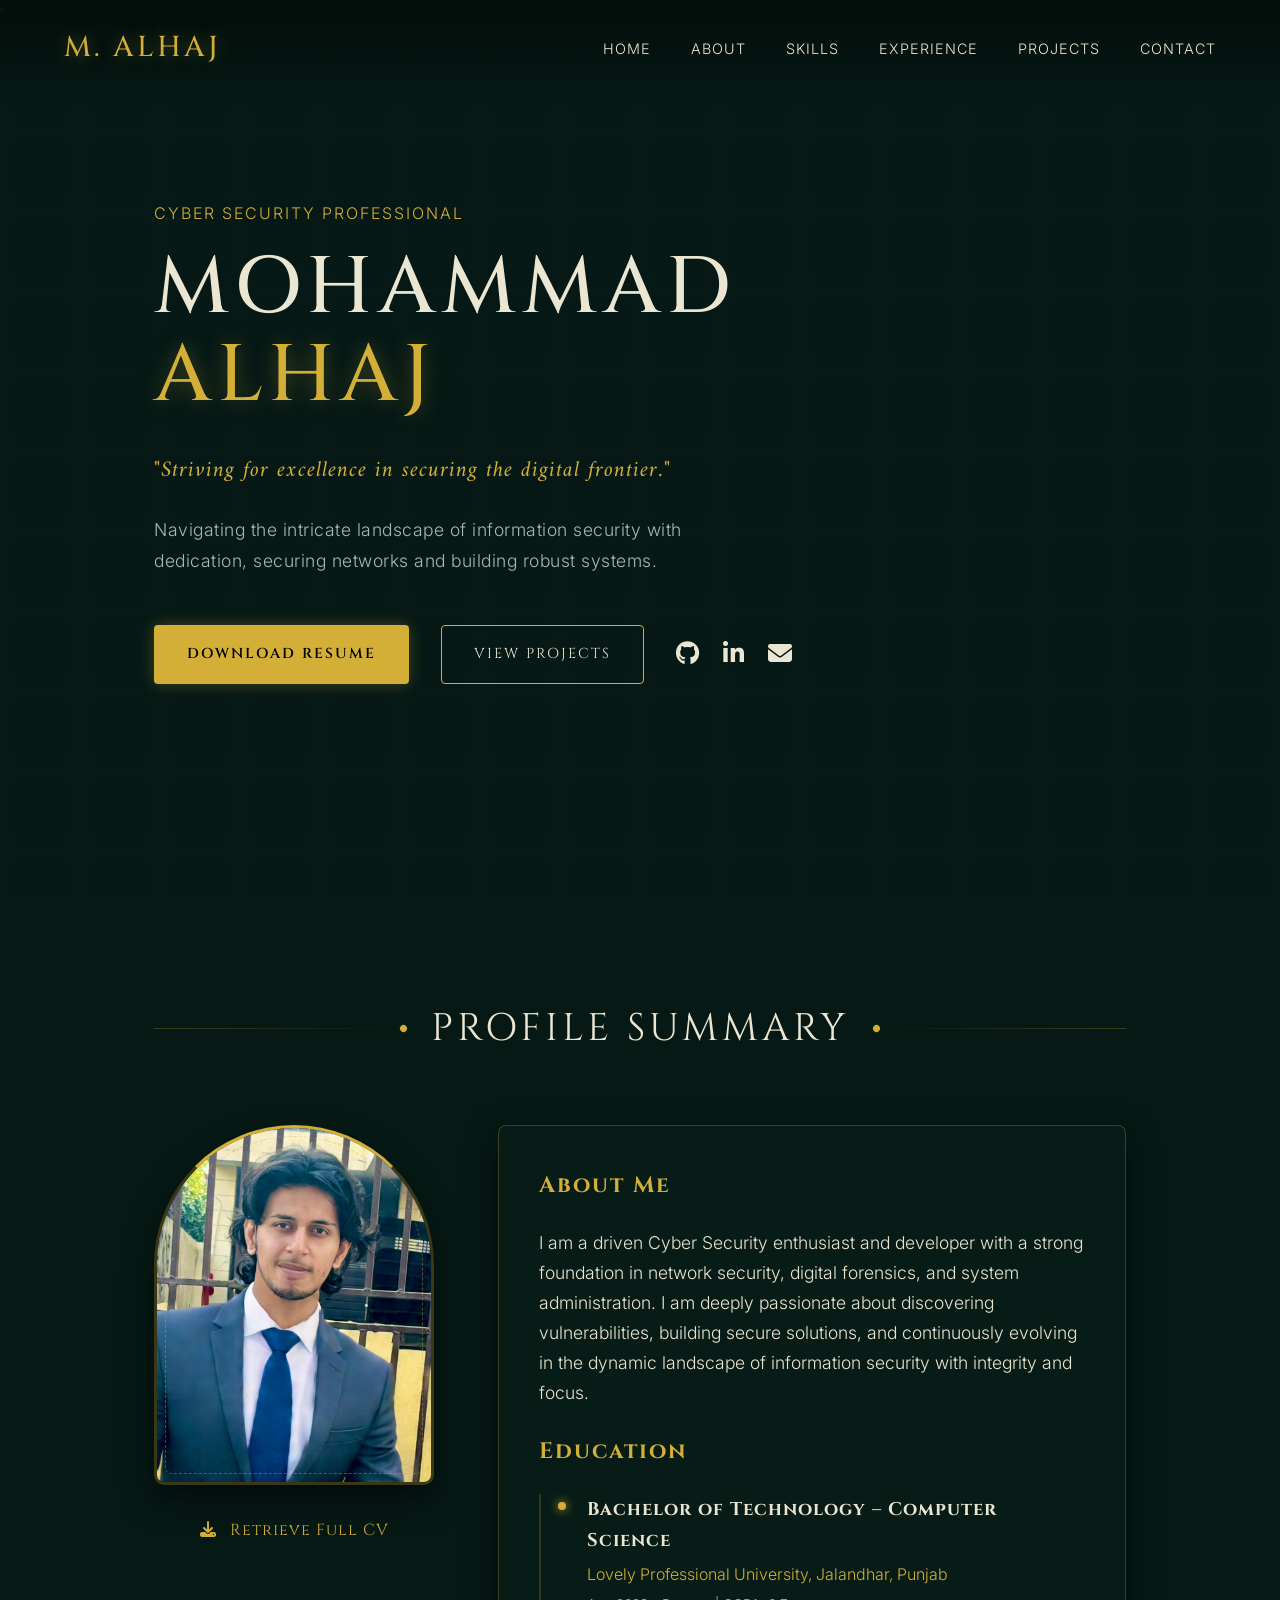
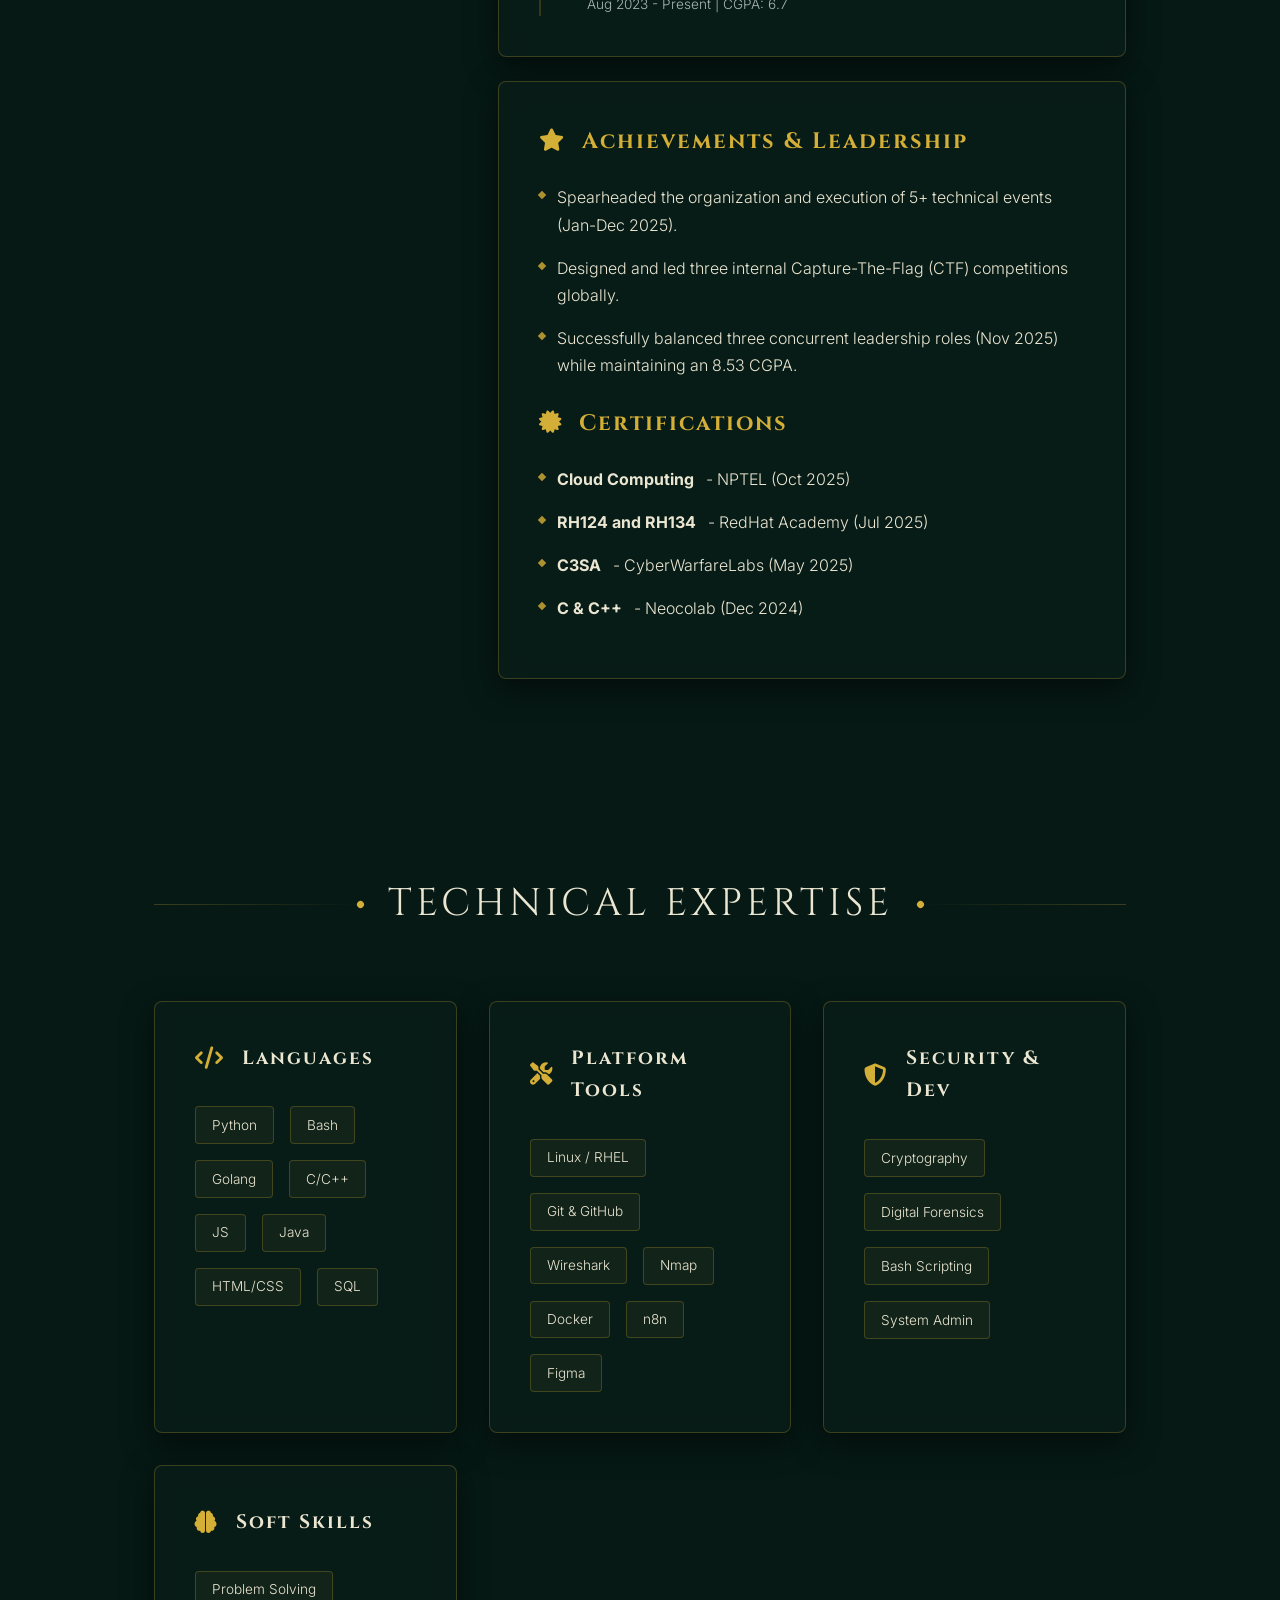
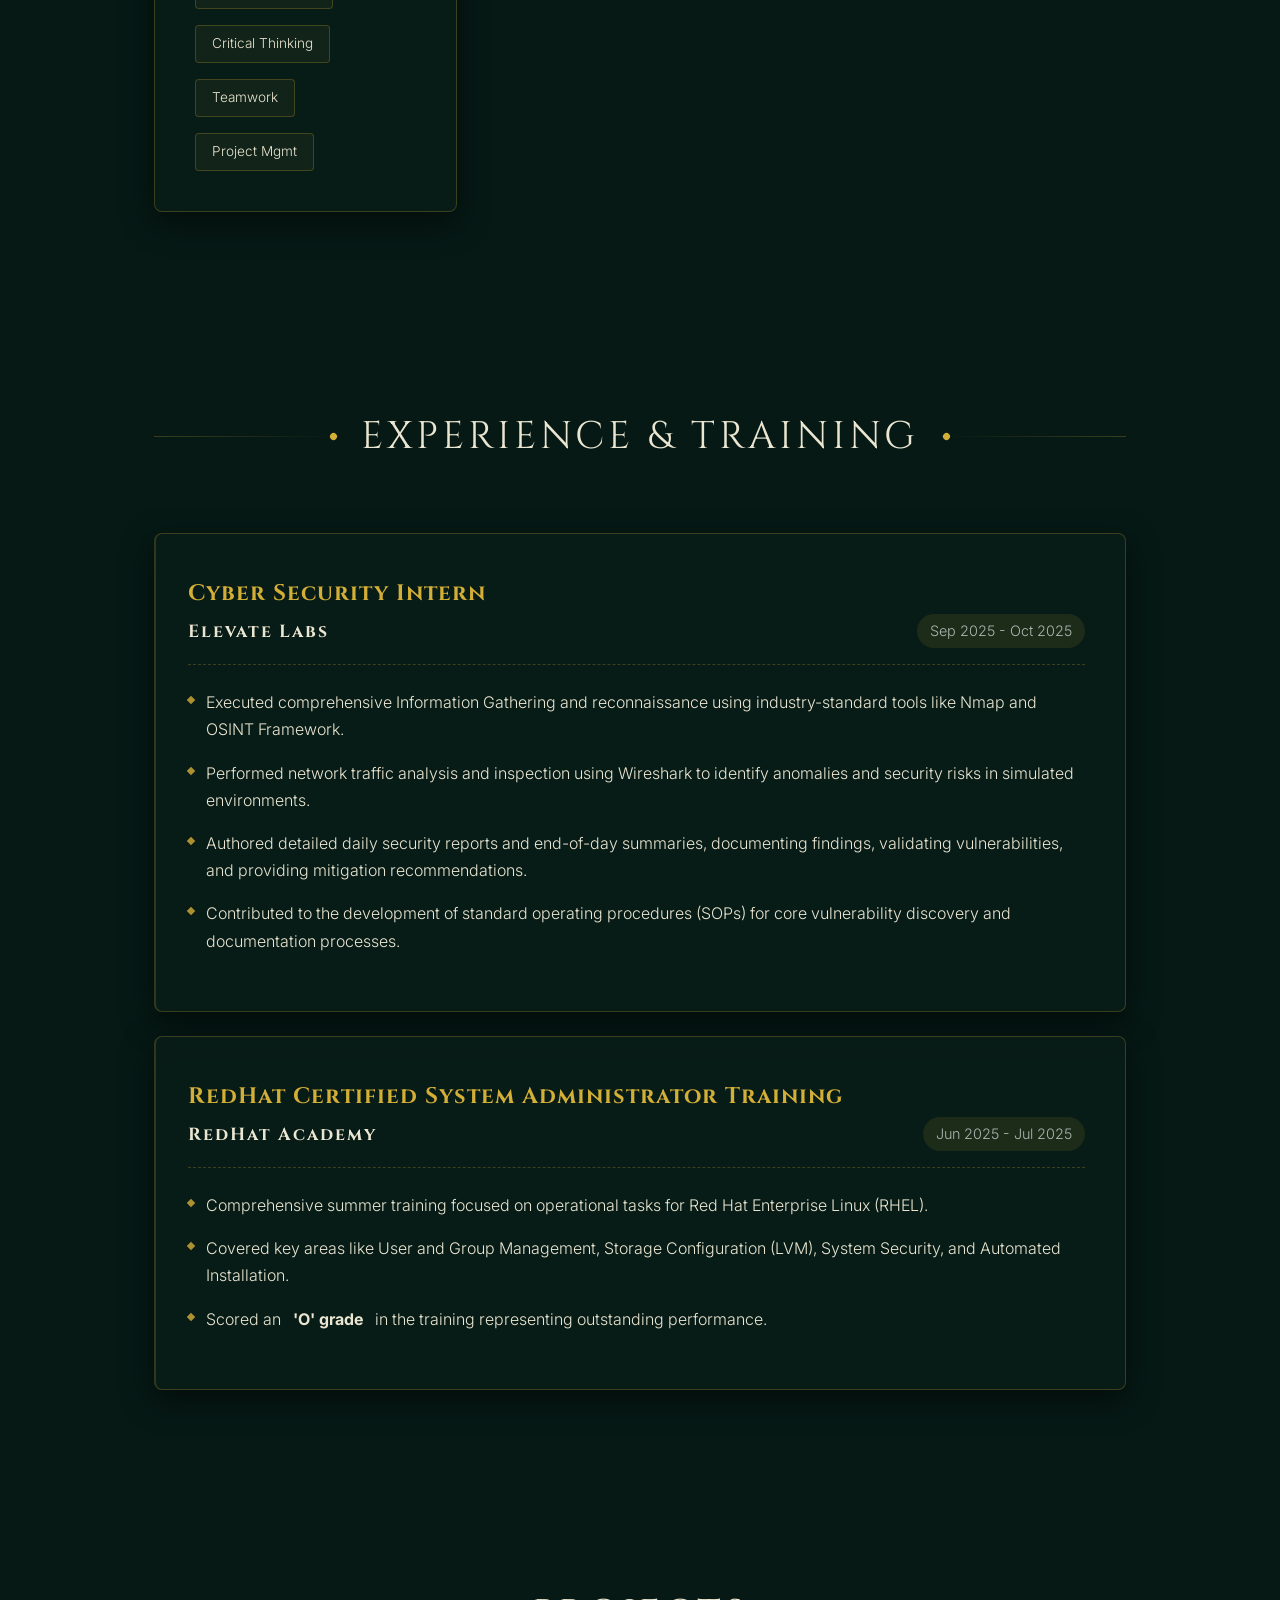
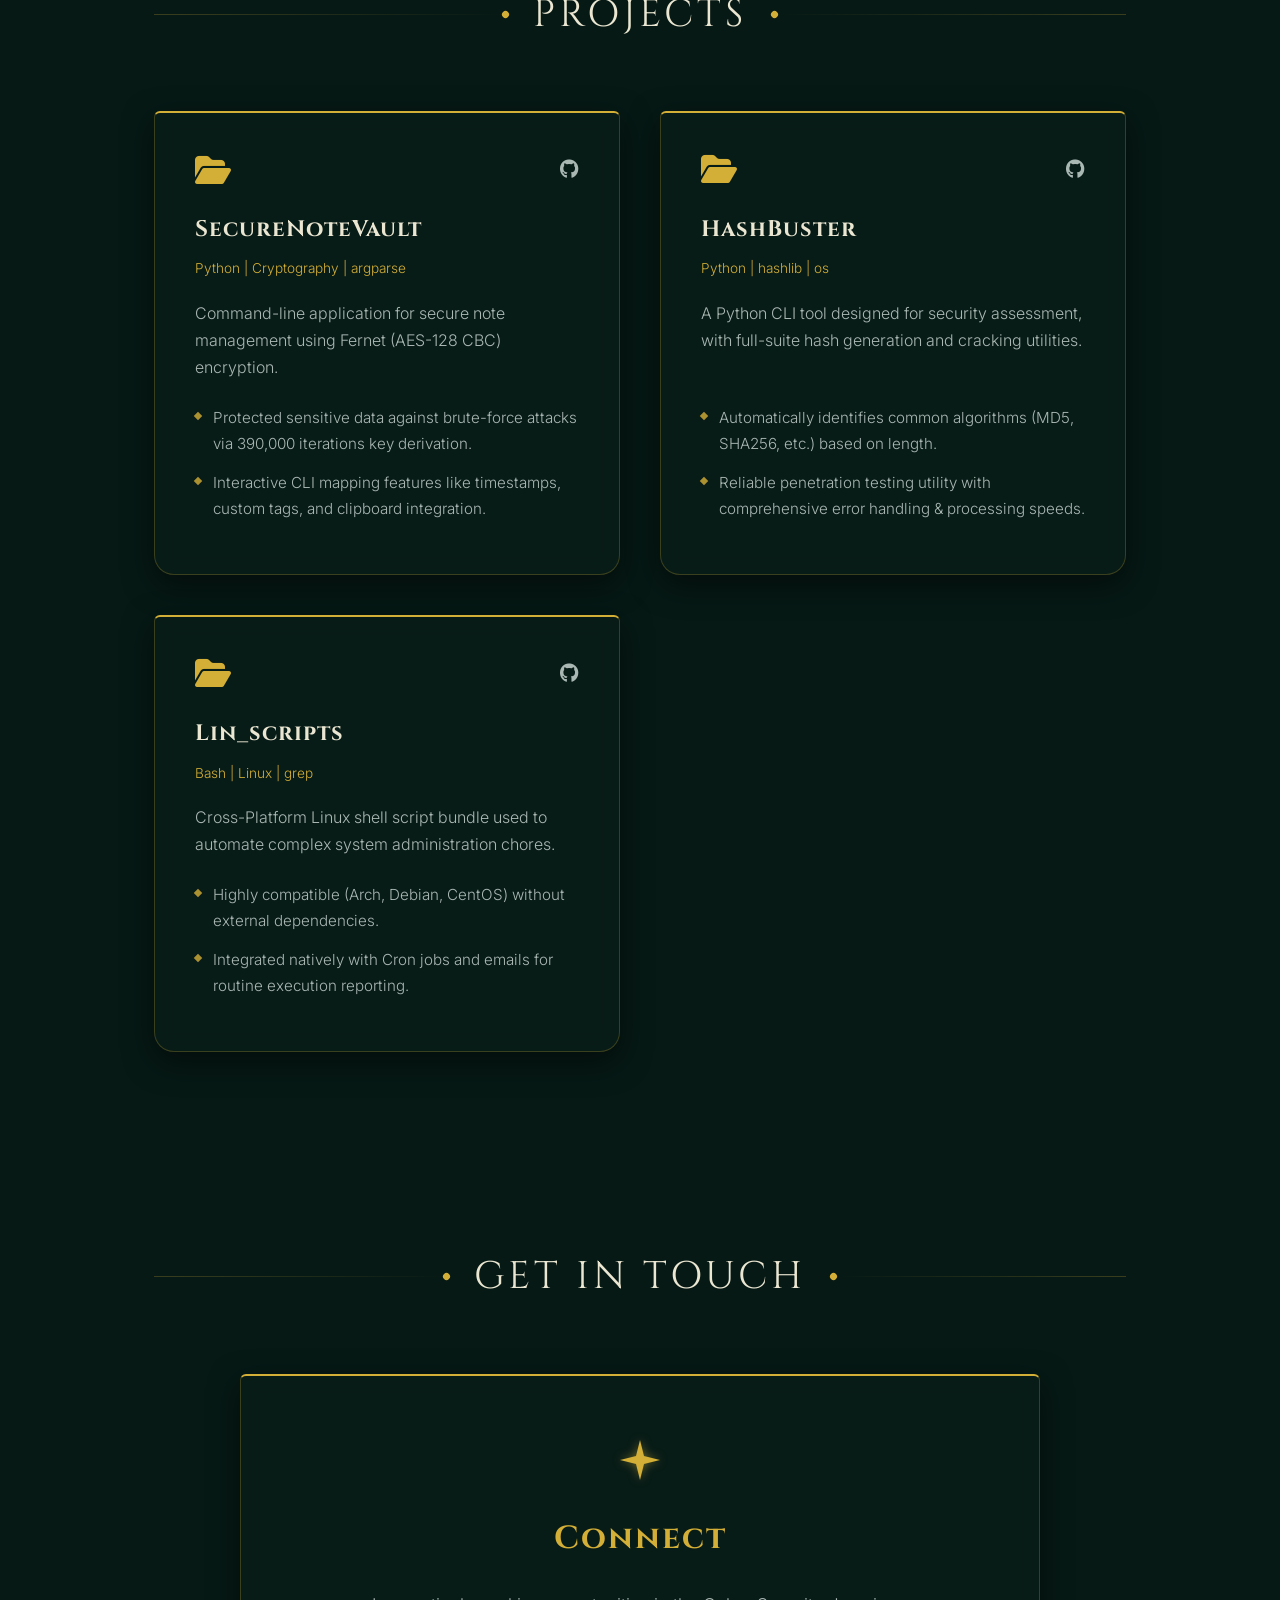
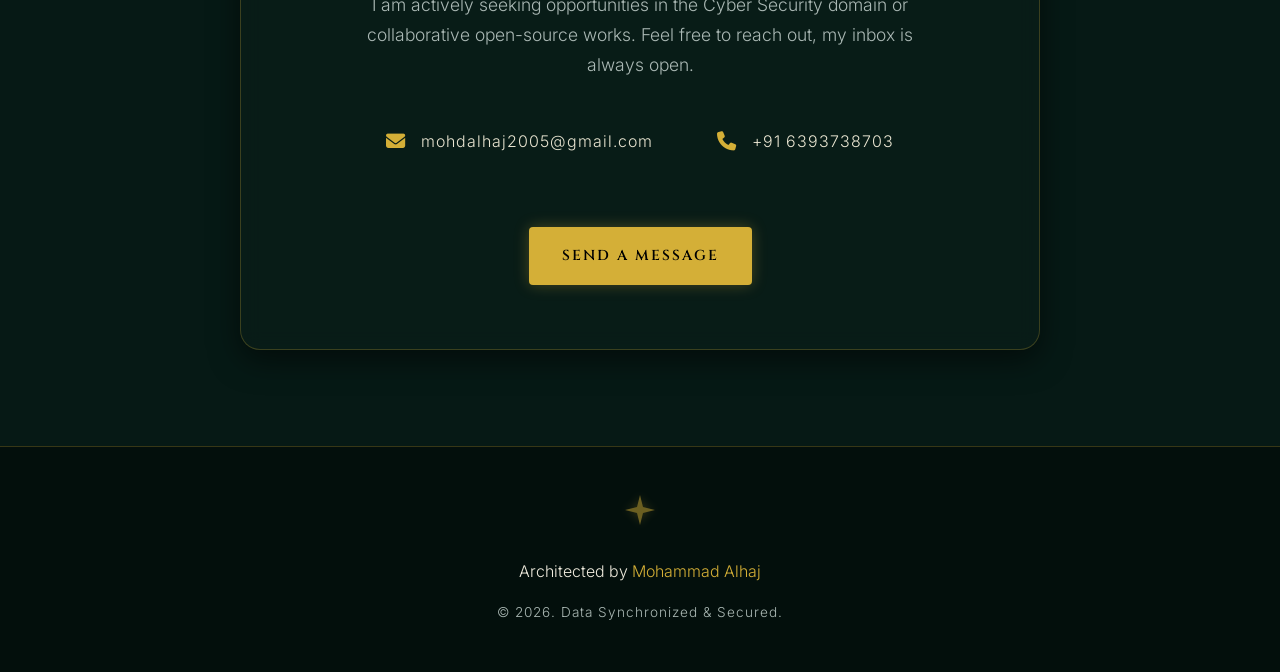
==== index.html @ b6e91e66 "Initial commit - Islamic Theme Portfolio" ====
<!DOCTYPE html>
<html lang="en">
<head>
    <meta charset="UTF-8">
    <meta name="viewport" content="width=device-width, initial-scale=1.0">
    <title>Mohammad Alhaj | Cyber Security Professional</title>
    <meta name="description" content="Portfolio of Mohammad Alhaj">
    <link rel="stylesheet" href="alhaj_portfolio.css">
    <!-- Elegant Fonts for Islamic Theme -->
    <link href="https://fonts.googleapis.com/css2?family=Amiri:ital,wght@0,400;0,700;1,400&family=Cinzel:wght@400;500;600&family=Inter:wght@200;300;400;500&display=swap" rel="stylesheet">
    <!-- Icons -->
    <link rel="stylesheet" href="https://cdnjs.cloudflare.com/ajax/libs/font-awesome/6.4.0/css/all.min.css">
</head>
<body>
    <!-- Subtle Noor (Light/Fireflies) Canvas -->
    <canvas id="noor-canvas"></canvas>
    
    <!-- Background geometric overlay pattern in CSS -->
    <div class="geometric-pattern"></div>

    <!-- Navigation -->
    <nav class="elegant-nav">
        <div class="nav-brand">M. ALHAJ</div>
        <ul class="nav-links">
            <li><a href="#home">Home</a></li>
            <li><a href="#about">About</a></li>
            <li><a href="#skills">Skills</a></li>
            <li><a href="#experience">Experience</a></li>
            <li><a href="#projects">Projects</a></li>
            <li><a href="#contact">Contact</a></li>
        </ul>
        <div class="hamburger">
            <i class="fas fa-bars"></i>
        </div>
    </nav>

    <!-- Main Content -->
    <main>
        <!-- Hero Section -->
        <section id="home" class="hero">
            <div class="hero-content">
                <div class="elegant-body">
                    <p class="subtitle elegant-text gold-text">CYBER SECURITY PROFESSIONAL</p>
                    <h1 class="elegant-title">MOHAMMAD <span>ALHAJ</span></h1>
                    <p class="tagline">"Striving for excellence in securing the digital frontier."</p>
                    <p class="subtitle elegant-text desc">Navigating the intricate landscape of information security with dedication, securing networks and building robust systems.</p>
                    
                    <div class="hero-actions">
                        <a href="ALHAJ_CV.docx" class="elegant-btn primary" download>Download Resume</a>
                        <a href="#projects" class="elegant-btn secondary">View Projects</a>
                        <div class="social-icons">
                            <a href="https://github.com/MohdAlhaj" target="_blank" title="GitHub"><i class="fab fa-github"></i></a>
                            <a href="https://linkedin.com/in/mohammadalhaj07" target="_blank" title="LinkedIn"><i class="fab fa-linkedin-in"></i></a>
                            <a href="mailto:mohdalhaj2005@gmail.com" title="Email"><i class="fas fa-envelope"></i></a>
                        </div>
                    </div>
                </div>
            </div>
            
            <!-- Ornate visual element -->
            <div class="lantern-halo"></div>
        </section>

        <!-- About Section -->
        <section id="about" class="about-section">
            <div class="section-header">
                <div class="header-ornament left"></div>
                <h2 class="section-title">Profile Summary</h2>
                <div class="header-ornament right"></div>
            </div>
            
            <div class="about-wrapper">
                <!-- Arch Photo Frame -->
                <div class="about-photo-wrapper">
                    <div class="about-photo-container">
                        <div class="arch-frame"></div>
                        <img src="alhaj_image.jpg" alt="Mohammad Alhaj" class="profile-img">
                    </div>
                    <div class="mt-4 w-100 text-center">
                        <a href="ALHAJ_CV.docx" class="elegant-inline-link" download><i class="fas fa-download mr-1"></i> Retrieve Full CV</a>
                    </div>
                </div>

                <!-- About Details -->
                <div class="about-info">
                    <div class="about-text glass-panel">
                        <h3>About Me</h3>
                        <p>I am a driven Cyber Security enthusiast and developer with a strong foundation in network security, digital forensics, and system administration. I am deeply passionate about discovering vulnerabilities, building secure solutions, and continuously evolving in the dynamic landscape of information security with integrity and focus.</p>
                        
                        <h3 class="mt-4">Education</h3>
                        <div class="timeline">
                            <div class="timeline-item">
                                <div class="timeline-dot"></div>
                                <div class="timeline-content">
                                    <h4>Bachelor of Technology – Computer Science</h4>
                                    <p class="org">Lovely Professional University, Jalandhar, Punjab</p>
                                    <p class="date">Aug 2023 - Present | CGPA: 6.7</p>
                                </div>
                            </div>
                        </div>
                    </div>

                    <div class="achievements-panel glass-panel mt-4">
                        <h3><i class="fas fa-star gold-text mr-1"></i> Achievements & Leadership</h3>
                        <ul class="elegant-list">
                            <li><span></span> Spearheaded the organization and execution of 5+ technical events (Jan-Dec 2025).</li>
                            <li><span></span> Designed and led three internal Capture-The-Flag (CTF) competitions globally.</li>
                            <li><span></span> Successfully balanced three concurrent leadership roles (Nov 2025) while maintaining an 8.53 CGPA.</li>
                        </ul>

                        <h3 class="mt-4"><i class="fas fa-certificate gold-text mr-1"></i> Certifications</h3>
                        <ul class="elegant-list">
                            <li><span></span> <strong>Cloud Computing</strong> - NPTEL (Oct 2025)</li>
                            <li><span></span> <strong>RH124 and RH134</strong> - RedHat Academy (Jul 2025)</li>
                            <li><span></span> <strong>C3SA</strong> - CyberWarfareLabs (May 2025)</li>
                            <li><span></span> <strong>C & C++</strong> - Neocolab (Dec 2024)</li>
                        </ul>
                    </div>
                </div>
            </div>
        </section>

        <!-- Skills Section -->
        <section id="skills" class="skills-section">
            <div class="section-header center">
                <div class="header-ornament left"></div>
                <h2 class="section-title">Technical Expertise</h2>
                <div class="header-ornament right"></div>
            </div>
            
            <div class="skills-grid">
                <div class="skill-category glass-panel">
                    <div class="card-header">
                        <i class="fas fa-code"></i>
                        <h3>Languages</h3>
                    </div>
                    <div class="tags">
                        <span class="elegant-tag">Python</span>
                        <span class="elegant-tag">Bash</span>
                        <span class="elegant-tag">Golang</span>
                        <span class="elegant-tag">C/C++</span>
                        <span class="elegant-tag">JS</span>
                        <span class="elegant-tag">Java</span>
                        <span class="elegant-tag">HTML/CSS</span>
                        <span class="elegant-tag">SQL</span>
                    </div>
                </div>

                <div class="skill-category glass-panel">
                    <div class="card-header">
                        <i class="fas fa-tools"></i>
                        <h3>Platform Tools</h3>
                    </div>
                    <div class="tags">
                        <span class="elegant-tag">Linux / RHEL</span>
                        <span class="elegant-tag">Git & GitHub</span>
                        <span class="elegant-tag">Wireshark</span>
                        <span class="elegant-tag">Nmap</span>
                        <span class="elegant-tag">Docker</span>
                        <span class="elegant-tag">n8n</span>
                        <span class="elegant-tag">Figma</span>
                    </div>
                </div>

                <div class="skill-category glass-panel">
                    <div class="card-header">
                        <i class="fas fa-shield-alt"></i>
                        <h3>Security & Dev</h3>
                    </div>
                    <div class="tags">
                        <span class="elegant-tag">Cryptography</span>
                        <span class="elegant-tag">Digital Forensics</span>
                        <span class="elegant-tag">Bash Scripting</span>
                        <span class="elegant-tag">System Admin</span>
                    </div>
                </div>

                <div class="skill-category glass-panel">
                    <div class="card-header">
                        <i class="fas fa-brain"></i>
                        <h3>Soft Skills</h3>
                    </div>
                    <div class="tags">
                        <span class="elegant-tag">Problem Solving</span>
                        <span class="elegant-tag">Critical Thinking</span>
                        <span class="elegant-tag">Teamwork</span>
                        <span class="elegant-tag">Project Mgmt</span>
                    </div>
                </div>
            </div>
        </section>

        <!-- Experience Section -->
        <section id="experience" class="experience-section">
            <div class="section-header">
                <div class="header-ornament left"></div>
                <h2 class="section-title">Experience & Training</h2>
                <div class="header-ornament right"></div>
            </div>
            
            <div class="exp-container glass-panel">
                <div class="exp-header">
                    <div>
                        <h3>Cyber Security Intern</h3>
                        <h4>Elevate Labs</h4>
                    </div>
                    <div class="exp-date">Sep 2025 - Oct 2025</div>
                </div>
                <div class="exp-body">
                    <ul class="elegant-list">
                        <li><span></span> Executed comprehensive Information Gathering and reconnaissance using industry-standard tools like Nmap and OSINT Framework.</li>
                        <li><span></span> Performed network traffic analysis and inspection using Wireshark to identify anomalies and security risks in simulated environments.</li>
                        <li><span></span> Authored detailed daily security reports and end-of-day summaries, documenting findings, validating vulnerabilities, and providing mitigation recommendations.</li>
                        <li><span></span> Contributed to the development of standard operating procedures (SOPs) for core vulnerability discovery and documentation processes.</li>
                    </ul>
                </div>
            </div>

            <div class="exp-container glass-panel mt-4">
                <div class="exp-header">
                    <div>
                        <h3>RedHat Certified System Administrator Training</h3>
                        <h4>RedHat Academy</h4>
                    </div>
                    <div class="exp-date">Jun 2025 - Jul 2025</div>
                </div>
                <div class="exp-body">
                    <ul class="elegant-list">
                        <li><span></span> Comprehensive summer training focused on operational tasks for Red Hat Enterprise Linux (RHEL).</li>
                        <li><span></span> Covered key areas like User and Group Management, Storage Configuration (LVM), System Security, and Automated Installation.</li>
                        <li><span></span> Scored an <strong>'O' grade</strong> in the training representing outstanding performance.</li>
                    </ul>
                </div>
            </div>
        </section>

        <!-- Projects Section -->
        <section id="projects" class="projects-section">
            <div class="section-header center">
                <div class="header-ornament left"></div>
                <h2 class="section-title">Projects</h2>
                <div class="header-ornament right"></div>
            </div>
            
            <div class="projects-grid">
                <!-- Project 1 -->
                <div class="project-card glass-panel arch-card">
                    <div class="project-top">
                        <div class="project-icons">
                            <i class="fas fa-folder-open folder-icon gold-text"></i>
                            <a href="https://github.com/MohdAlhaj" class="github-link"><i class="fab fa-github"></i></a>
                        </div>
                        <h3 class="project-title">SecureNoteVault</h3>
                        <div class="tech-stack">Python | Cryptography | argparse</div>
                        <p class="project-desc">Command-line application for secure note management using Fernet (AES-128 CBC) encryption.</p>
                    </div>
                    <div class="project-bottom">
                        <ul class="elegant-list small">
                            <li><span></span> Protected sensitive data against brute-force attacks via 390,000 iterations key derivation.</li>
                            <li><span></span> Interactive CLI mapping features like timestamps, custom tags, and clipboard integration.</li>
                        </ul>
                    </div>
                </div>

                <!-- Project 2 -->
                <div class="project-card glass-panel arch-card">
                    <div class="project-top">
                        <div class="project-icons">
                            <i class="fas fa-folder-open folder-icon gold-text"></i>
                            <a href="https://github.com/MohdAlhaj" class="github-link"><i class="fab fa-github"></i></a>
                        </div>
                        <h3 class="project-title">HashBuster</h3>
                        <div class="tech-stack">Python | hashlib | os</div>
                        <p class="project-desc">A Python CLI tool designed for security assessment, with full-suite hash generation and cracking utilities.</p>
                    </div>
                    <div class="project-bottom">
                        <ul class="elegant-list small">
                            <li><span></span> Automatically identifies common algorithms (MD5, SHA256, etc.) based on length.</li>
                            <li><span></span> Reliable penetration testing utility with comprehensive error handling & processing speeds.</li>
                        </ul>
                    </div>
                </div>

                <!-- Project 3 -->
                <div class="project-card glass-panel arch-card">
                    <div class="project-top">
                        <div class="project-icons">
                            <i class="fas fa-folder-open folder-icon gold-text"></i>
                            <a href="https://github.com/MohdAlhaj" class="github-link"><i class="fab fa-github"></i></a>
                        </div>
                        <h3 class="project-title">Lin_scripts</h3>
                        <div class="tech-stack">Bash | Linux | grep</div>
                        <p class="project-desc">Cross-Platform Linux shell script bundle used to automate complex system administration chores.</p>
                    </div>
                    <div class="project-bottom">
                        <ul class="elegant-list small">
                            <li><span></span> Highly compatible (Arch, Debian, CentOS) without external dependencies.</li>
                            <li><span></span> Integrated natively with Cron jobs and emails for routine execution reporting.</li>
                        </ul>
                    </div>
                </div>
            </div>
        </section>

        <!-- Contact Section -->
        <section id="contact" class="contact-section">
            <div class="section-header center">
                <div class="header-ornament left"></div>
                <h2 class="section-title">Get In Touch</h2>
                <div class="header-ornament right"></div>
            </div>

            <div class="contact-box glass-panel arch-card">
                <div class="ornament-center mb-4">
                    <svg width="40" height="40" viewBox="0 0 100 100" fill="none" xmlns="http://www.w3.org/2000/svg">
                        <path d="M50 0L60 40L100 50L60 60L50 100L40 60L0 50L40 40L50 0Z" fill="#D4AF37"/>
                    </svg>
                </div>
                <h2>Connect</h2>
                <p>I am actively seeking opportunities in the Cyber Security domain or collaborative open-source works. Feel free to reach out, my inbox is always open.</p>
                
                <div class="contact-data mt-4">
                    <div class="contact-item">
                        <i class="fas fa-envelope"></i>
                        <a href="mailto:mohdalhaj2005@gmail.com">mohdalhaj2005@gmail.com</a>
                    </div>
                    <div class="contact-item">
                        <i class="fas fa-phone"></i>
                        <a href="tel:+916393738703">+91 6393738703</a>
                    </div>
                </div>

                <a href="mailto:mohdalhaj2005@gmail.com" class="elegant-btn primary mt-4">Send a Message</a>
            </div>
        </section>
    </main>

    <footer>
        <div class="ornament-center mb-4 opacity-50">
            <svg width="30" height="30" viewBox="0 0 100 100" fill="none" xmlns="http://www.w3.org/2000/svg">
                <path d="M50 0L60 40L100 50L60 60L50 100L40 60L0 50L40 40L50 0Z" fill="#D4AF37"/>
            </svg>
        </div>
        <p>Architected by <span class="gold-text">Mohammad Alhaj</span></p>
        <p class="small">© 2026. Data Synchronized & Secured.</p>
    </footer>

    <script src="alhaj_portfolio.js"></script>
</body>
</html>
---- alhaj_portfolio.css ----
/* Base Variables - Islamic Elegant Theme */
:root {
    --bg-main: #061915; /* Deep Emerald/Teal */
    --bg-glass: rgba(10, 30, 26, 0.6);
    --border-color: rgba(212, 175, 55, 0.25); /* Muted Gold */
    
    --primary: #D4AF37; /* Metallic Gold */
    --primary-glow: #f4ca46;
    --secondary: #EAE6D2; /* Ivory / Parchment */
    --text-main: #f0ecdf;
    --text-muted: #aab8b4;
    
    --font-heading: 'Cinzel', serif; /* Classic serif */
    --font-accent: 'Amiri', serif; /* Has a subtle calligraphy feel */
    --font-body: 'Inter', sans-serif; /* Clean sans for readability */
    
    --glow-primary: 0 0 20px rgba(212, 175, 55, 0.3), 0 0 40px rgba(212, 175, 55, 0.1);
    
    --transition: all 0.4s cubic-bezier(0.25, 0.8, 0.25, 1);
}

/* Reset & Base */
* {
    margin: 0;
    padding: 0;
    box-sizing: border-box;
    scroll-behavior: smooth;
}

body {
    background-color: var(--bg-main);
    color: var(--text-main);
    font-family: var(--font-body);
    font-weight: 300;
    line-height: 1.7;
    overflow-x: hidden;
    position: relative;
}

/* Geometric Background Overlay */
.geometric-pattern {
    position: fixed;
    top: 0; left: 0; width: 100vw; height: 100vh;
    z-index: -2;
    background-image: 
        linear-gradient(rgba(6, 25, 21, 0.95), rgba(6, 25, 21, 0.95)), 
        url("data:image/svg+xml,%3Csvg width='60' height='60' viewBox='0 0 60 60' xmlns='http://www.w3.org/2000/svg'%3E%3Cpath d='M30 0L30 60M0 30L60 30M15 15L45 45M15 45L45 15' stroke='%23D4AF37' stroke-width='0.5' fill='none' opacity='0.2'/%3E%3Ccircle cx='30' cy='30' r='10' stroke='%23D4AF37' stroke-width='0.5' fill='none' opacity='0.2'/%3E%3C/svg%3E");
    background-size: 80px 80px;
    background-repeat: repeat;
    background-position: center;
}

/* Glowing Canvas Background */
#noor-canvas {
    position: fixed;
    top: 0;
    left: 0;
    width: 100vw;
    height: 100vh;
    z-index: -1;
    opacity: 0.6;
    pointer-events: none;
}

/* Typography Headings */
h1, h2, h3, h4 {
    font-family: var(--font-heading);
    letter-spacing: 2px;
}

.gold-text {
    color: var(--primary) !important;
}

.mr-1 { margin-right: 8px; }

/* Utilities */
.mt-4 { margin-top: 1.5rem; }
.mb-4 { margin-bottom: 1.5rem; }
.w-100 { width: 100%; }
.text-center { text-align: center; }
.opacity-50 { opacity: 0.5; }

.glass-panel {
    background: var(--bg-glass);
    backdrop-filter: blur(10px);
    -webkit-backdrop-filter: blur(10px);
    border: 1px solid var(--border-color);
    padding: 2.5rem;
    position: relative;
    border-radius: 8px;
    box-shadow: 0 10px 30px rgba(0,0,0,0.5);
    transition: var(--transition);
}

.glass-panel:hover {
    border-color: rgba(212, 175, 55, 0.4);
    box-shadow: 0 15px 40px rgba(0,0,0,0.6), 0 0 15px rgba(212, 175, 55, 0.05);
    background: rgba(10, 35, 30, 0.6);
}

/* Arch shaped cards */
.arch-card {
    border-radius: 6px 6px 20px 20px;
    border-top: 2px solid var(--primary);
}

/* Navigation */
.elegant-nav {
    position: fixed;
    top: 0;
    width: 100%;
    padding: 1.5rem 5%;
    display: flex;
    justify-content: space-between;
    align-items: center;
    background: linear-gradient(to bottom, rgba(4, 15, 12, 0.95) 20%, transparent);
    z-index: 1000;
}

.nav-brand {
    font-family: var(--font-heading);
    font-size: 1.8rem;
    color: var(--primary);
    font-weight: 500;
    letter-spacing: 3px;
    text-shadow: 0 0 15px rgba(212, 175, 55, 0.4);
}

.nav-links {
    display: flex;
    list-style: none;
    gap: 2.5rem;
}

.nav-links a {
    color: var(--secondary);
    text-decoration: none;
    font-family: var(--font-body);
    font-size: 0.9rem;
    letter-spacing: 1px;
    text-transform: uppercase;
    transition: var(--transition);
}

.nav-links a:hover {
    color: var(--primary);
}

.hamburger {
    display: none;
    color: var(--primary);
    font-size: 1.5rem;
    cursor: pointer;
}

/* Main Content Wrapper */
main {
    max-width: 1100px;
    margin: 0 auto;
    padding: 0 5%;
}

/* Section Header Structure */
.section-header {
    display: flex;
    align-items: center;
    gap: 1.5rem;
    margin-bottom: 4rem;
}
.section-header.center {
    justify-content: center;
}
.header-ornament {
    flex-grow: 1;
    height: 1px;
    background: linear-gradient(90deg, var(--border-color), transparent);
    position: relative;
}
.header-ornament.right {
    background: linear-gradient(90deg, transparent, var(--border-color));
}
.header-ornament::after {
    content: '';
    position: absolute;
    top: -3px;
    width: 7px; height: 7px;
    background: var(--primary);
    border-radius: 50%;
    transform: rotate(45deg);
}
.header-ornament.left::after { right: 0; }
.header-ornament.right::after { left: 0; }

.section-title {
    font-family: var(--font-heading);
    font-size: 2.4rem;
    font-weight: 400;
    color: var(--secondary);
    letter-spacing: 4px;
    text-transform: uppercase;
}

/* Hero Section */
.hero {
    min-height: 100vh;
    display: flex;
    align-items: center;
    position: relative;
    padding-top: 80px;
}

.hero-content {
    width: 100%;
    max-width: 800px;
    z-index: 10;
}

.elegant-title {
    font-family: var(--font-heading);
    font-size: 5rem;
    font-weight: 500;
    line-height: 1.1;
    letter-spacing: 6px;
    margin: 1rem 0 2rem 0;
    color: var(--secondary);
}
.elegant-title span {
    color: var(--primary);
    text-shadow: var(--glow-primary);
}

.tagline {
    font-size: 1.4rem;
    color: var(--primary);
    font-style: italic;
    font-family: var(--font-accent);
    margin-bottom: 1.5rem;
    letter-spacing: 1px;
}

.elegant-text {
    font-family: var(--font-body);
    font-size: 1rem;
    letter-spacing: 2px;
    text-transform: uppercase;
}
.elegant-text.desc {
    text-transform: none;
    letter-spacing: 0.5px;
    font-size: 1.1rem;
    max-width: 600px;
    line-height: 1.8;
    color: var(--text-muted);
}

/* Actions & Buttons */
.hero-actions {
    display: flex;
    align-items: center;
    gap: 2rem;
    margin-top: 3rem;
    flex-wrap: wrap;
}

.elegant-btn {
    display: inline-block;
    padding: 1rem 2rem;
    font-family: var(--font-heading);
    text-decoration: none;
    text-transform: uppercase;
    font-size: 0.9rem;
    letter-spacing: 2px;
    position: relative;
    transition: var(--transition);
    border: 1px solid transparent;
    cursor: pointer;
    border-radius: 4px;
}

.elegant-btn.primary {
    color: #000;
    background: var(--primary);
    font-weight: 600;
    box-shadow: 0 0 15px rgba(212, 175, 55, 0.3);
}

.elegant-btn.primary:hover {
    background: var(--primary-glow);
    box-shadow: 0 0 25px rgba(212, 175, 55, 0.6);
    transform: translateY(-2px);
}

.elegant-btn.secondary {
    color: var(--secondary);
    border-color: var(--primary);
}

.elegant-btn.secondary:hover {
    color: var(--primary);
    background: rgba(212, 175, 55, 0.05);
}

.elegant-inline-link {
    display: inline-block;
    color: var(--primary);
    text-decoration: none;
    font-family: var(--font-heading);
    font-size: 1rem;
    letter-spacing: 1px;
    transition: var(--transition);
    padding: 0.5rem 1rem;
}
.elegant-inline-link:hover {
    color: var(--primary-glow);
    text-shadow: 0 0 10px rgba(212,175,55,0.4);
}

.social-icons {
    display: flex;
    gap: 1.5rem;
}
.social-icons a {
    color: var(--secondary);
    font-size: 1.5rem;
    transition: var(--transition);
}
.social-icons a:hover {
    color: var(--primary);
    transform: translateY(-3px);
}

/* Portolio Sections */
section {
    padding: 6rem 0;
}

/* About Section Enhancements */
.about-wrapper {
    display: flex;
    gap: 4rem;
    align-items: flex-start;
}

.about-photo-wrapper {
    flex-shrink: 0;
    display: flex;
    flex-direction: column;
}

.about-photo-container {
    width: 280px;
    height: 360px;
    background: rgba(10, 15, 12, 0.8);
    position: relative;
    display: flex;
    flex-direction: column;
    align-items: center;
    justify-content: center;
    border-radius: 140px 140px 10px 10px; /* Moorish Arch Shape */
    border: 3px solid var(--border-color);
    border-top: 3px solid var(--primary);
    box-shadow: inset 0 0 40px rgba(0,0,0,0.8), 0 15px 30px rgba(0,0,0,0.5);
    overflow: hidden;
    transition: var(--transition);
}

.arch-frame {
    position: absolute;
    top: 8px; left: 8px; right: 8px; bottom: 8px;
    border: 1px dashed rgba(212, 175, 55, 0.4);
    border-radius: 130px 130px 6px 6px;
    pointer-events: none;
    z-index: 3;
}

.about-photo-container img {
    width: 100%;
    height: 100%;
    object-fit: cover;
    z-index: 2;
    transition: transform 0.6s ease;
}
.about-photo-container:hover img {
    transform: scale(1.05);
}
.about-photo-container:hover {
    border-color: var(--primary);
    box-shadow: 0 15px 40px rgba(0,0,0,0.6), 0 0 20px rgba(212, 175, 55, 0.2);
}

.about-info {
    flex-grow: 1;
    display: flex;
    flex-direction: column;
}

.about-text p {
    color: var(--secondary);
    font-size: 1.1rem;
    font-weight: 300;
}

.about-text h3, .achievements-panel h3 {
    margin-bottom: 1.5rem;
    color: var(--primary);
    font-size: 1.4rem;
    font-family: var(--font-heading);
    letter-spacing: 2px;
}

/* Timeline */
.timeline {
    position: relative;
    padding-left: 1.5rem;
    margin-top: 1.5rem;
}
.timeline::before {
    content: '';
    position: absolute;
    left: 0; top: 0;
    width: 2px;
    height: 100%;
    background: rgba(212,175,55,0.2);
}
.timeline-item {
    position: relative;
    padding-left: 1.5rem;
}
.timeline-dot {
    position: absolute;
    left: -5px; top: 8px;
    width: 8px; height: 8px;
    border-radius: 50%;
    background: var(--primary);
    box-shadow: 0 0 10px var(--primary);
}
.timeline-content h4 {
    font-size: 1.15rem;
    color: var(--secondary);
    letter-spacing: 1px;
}
.timeline-content .org {
    color: var(--primary);
    font-size: 1rem;
    margin: 0.3rem 0;
}
.timeline-content .date {
    font-family: var(--font-body);
    color: var(--text-muted);
    font-size: 0.85rem;
}

.elegant-list {
    list-style: none;
}
.elegant-list li {
    margin-bottom: 1rem;
    display: flex;
    gap: 12px;
    align-items: flex-start;
    color: var(--secondary);
}
.elegant-list li span {
    min-width: 6px;
    height: 6px;
    background: var(--primary);
    transform: rotate(45deg); /* Diamond shape */
    margin-top: 8px;
    opacity: 0.8;
}
.elegant-list.small li {
    font-size: 0.95rem;
    margin-bottom: 0.8rem;
    color: var(--text-muted);
}

/* Skills Section */
.skills-grid {
    display: grid;
    grid-template-columns: repeat(auto-fit, minmax(240px, 1fr));
    gap: 2rem;
}

.card-header {
    display: flex;
    align-items: center;
    gap: 1.2rem;
    margin-bottom: 2rem;
}
.card-header i {
    font-size: 1.4rem;
    color: var(--primary);
}
.card-header h3 { font-size: 1.2rem; letter-spacing: 2px; color: var(--secondary); font-family: var(--font-heading);}

.tags {
    display: flex;
    flex-wrap: wrap;
    gap: 1rem;
}
.elegant-tag {
    background: rgba(212, 175, 55, 0.05);
    border: 1px solid var(--border-color);
    color: var(--secondary);
    padding: 0.4rem 1rem;
    font-size: 0.85rem;
    font-family: var(--font-body);
    transition: var(--transition);
    border-radius: 4px;
}
.elegant-tag:hover {
    border-color: var(--primary);
    color: var(--primary);
    background: rgba(212, 175, 55, 0.1);
}

/* Experience */
.exp-container {
    padding-left: 2rem;
    border-left: 2px solid rgba(212, 175, 55, 0.2);
}
.exp-header {
    display: flex;
    justify-content: space-between;
    align-items: flex-end;
    margin-bottom: 1.5rem;
    border-bottom: 1px dashed var(--border-color);
    padding-bottom: 1rem;
}
.exp-header h3 {
    font-size: 1.4rem;
    color: var(--primary);
    letter-spacing: 1px;
}
.exp-header h4 {
    color: var(--secondary);
    font-size: 1.1rem;
    margin-top: 0.4rem;
}
.exp-header .exp-date {
    color: var(--text-muted);
    font-size: 0.9rem;
    background: rgba(212, 175, 55, 0.1);
    padding: 0.3rem 0.8rem;
    border-radius: 20px;
}

/* Projects */
.projects-grid {
    display: grid;
    grid-template-columns: repeat(auto-fit, minmax(320px, 1fr));
    gap: 2.5rem;
}
.project-card {
    display: flex;
    flex-direction: column;
    justify-content: space-between;
    height: 100%;
}
.project-top .project-icons {
    display: flex;
    justify-content: space-between;
    align-items: center;
    margin-bottom: 1.5rem;
}
.project-top .folder-icon {
    font-size: 2rem;
}
.project-top .github-link {
    color: var(--text-muted);
    font-size: 1.2rem;
    transition: var(--transition);
}
.project-top .github-link:hover {
    color: var(--primary);
}
.project-title {
    font-size: 1.4rem;
    margin-bottom: 0.6rem;
    color: var(--secondary);
    letter-spacing: 1px;
}
.tech-stack {
    font-family: var(--font-body);
    color: var(--primary);
    font-size: 0.85rem;
    margin-bottom: 1.2rem;
}
.project-desc {
    margin-bottom: 1.5rem;
    color: var(--text-muted);
    font-size: 1rem;
}
.project-bottom {
    margin-top: auto;
}

/* Contact Section */
.contact-section {
    text-align: center;
}
.contact-box {
    max-width: 800px;
    margin: 0 auto;
    padding: 4rem;
    overflow: hidden;
}
.ornament-center svg {
    filter: drop-shadow(0 0 5px rgba(212, 175, 55, 0.5));
}
.contact-box h2 {
    font-size: 2rem;
    margin-bottom: 1.5rem;
    color: var(--primary);
}
.contact-box p {
    color: var(--text-muted);
    font-size: 1.1rem;
    margin-bottom: 3rem;
    max-width: 600px;
    margin-left: auto; margin-right: auto;
}
.contact-data {
    display: flex;
    justify-content: center;
    gap: 4rem;
    margin-bottom: 3rem;
    flex-wrap: wrap;
}
.contact-item {
    display: flex;
    align-items: center;
    gap: 15px;
    font-size: 1rem;
    letter-spacing: 1px;
}
.contact-item i {
    color: var(--primary);
    font-size: 1.2rem;
}
.contact-item a {
    color: var(--secondary);
    text-decoration: none;
    transition: var(--transition);
}
.contact-item a:hover {
    color: var(--primary);
}

/* Footer */
footer {
    text-align: center;
    padding: 3rem;
    background: rgba(4, 15, 12, 0.9);
    border-top: 1px solid var(--border-color);
}
footer .small {
    color: var(--text-muted);
    font-size: 0.85rem;
    margin-top: 1rem;
    letter-spacing: 1px;
}

/* Responsive Styles */
@media (max-width: 900px) {
    .about-wrapper { flex-direction: column; align-items: center; }
    .about-photo-wrapper { margin-bottom: 2rem; }
    .elegant-title { font-size: 3.5rem; }
}

@media (max-width: 768px) {
    .hamburger { display: block; z-index: 1001; }
    .nav-links {
        position: fixed;
        right: -100%; top: 0;
        height: 100vh; width: 100%;
        background: #061915;
        flex-direction: column;
        justify-content: center;
        align-items: center;
        transition: 0.4s ease-in-out;
    }
    .nav-links.active { right: 0; }
    .nav-links a { font-size: 1.2rem; letter-spacing: 3px; }
    .elegant-title { font-size: 2.8rem; letter-spacing: 3px; }
    .exp-header { flex-direction: column; align-items: flex-start; gap: 0.5rem; }
    .contact-data { flex-direction: column; gap: 1.5rem; }
}
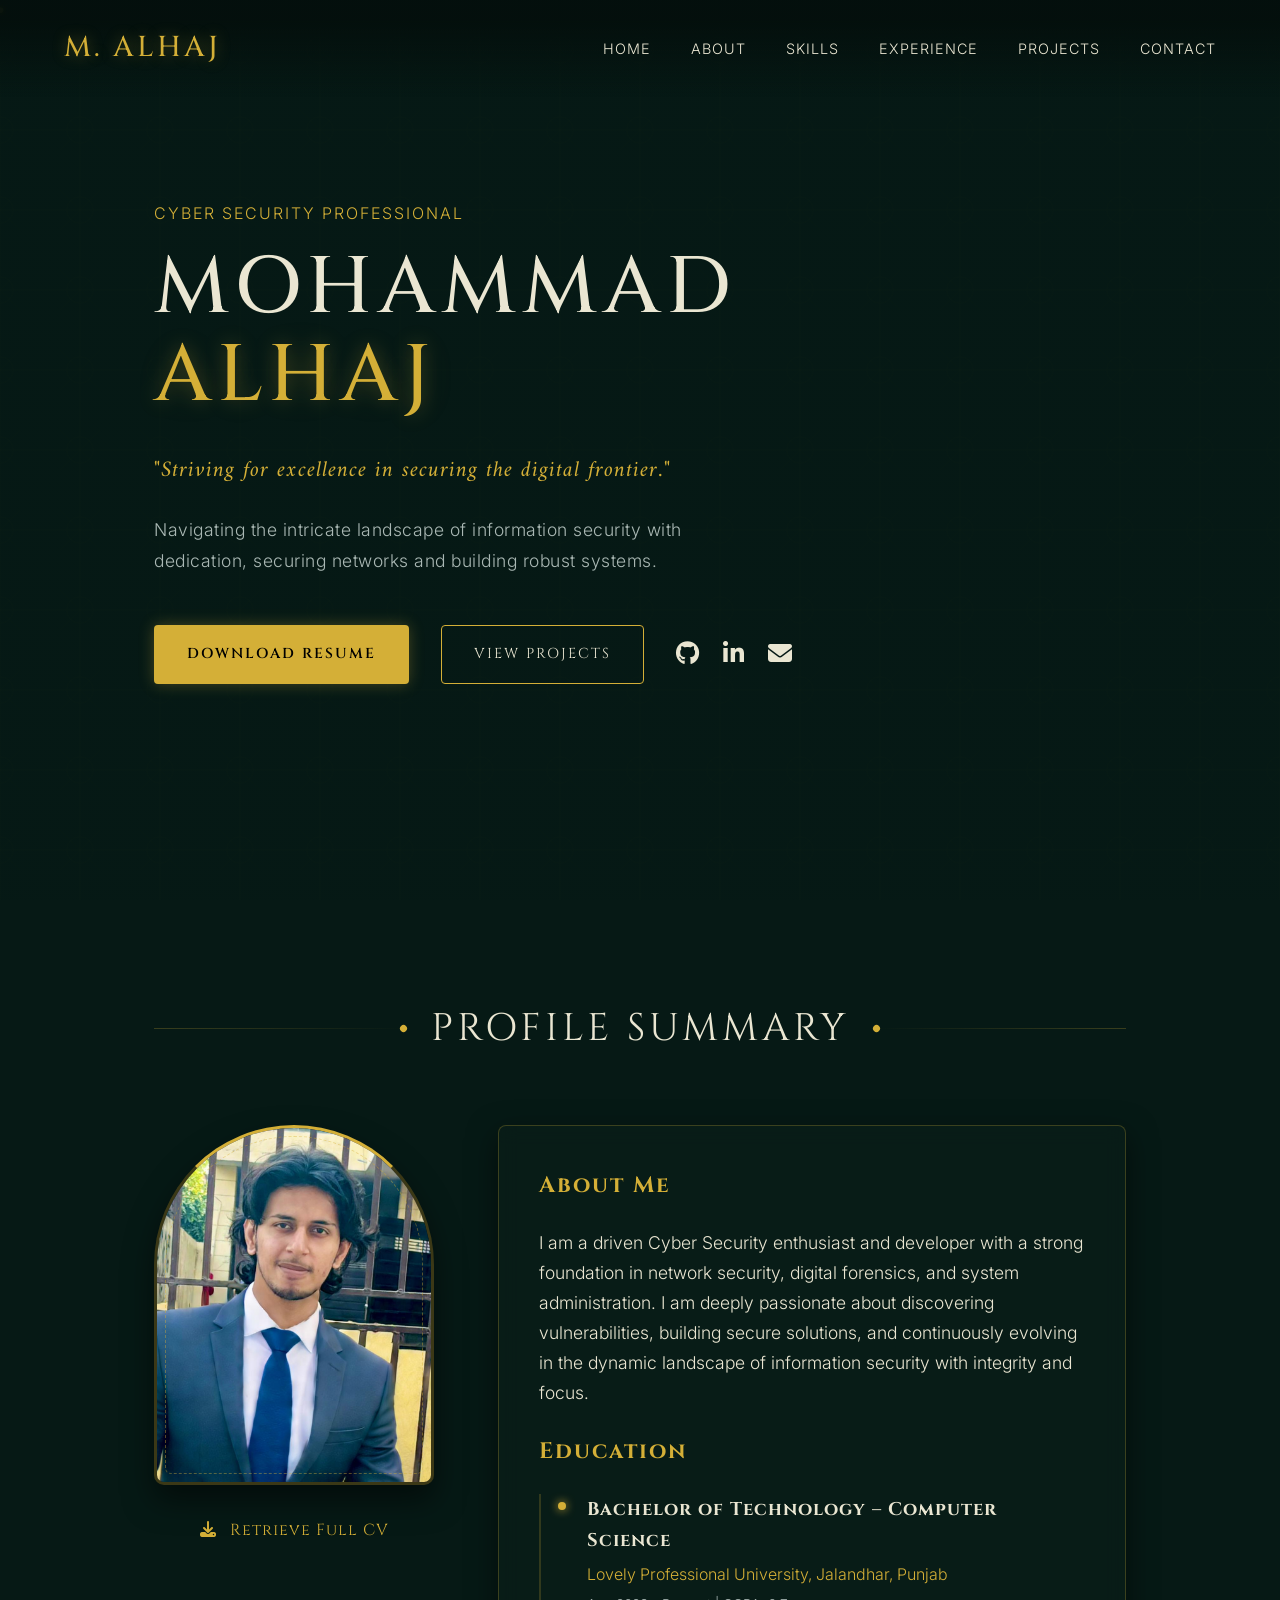
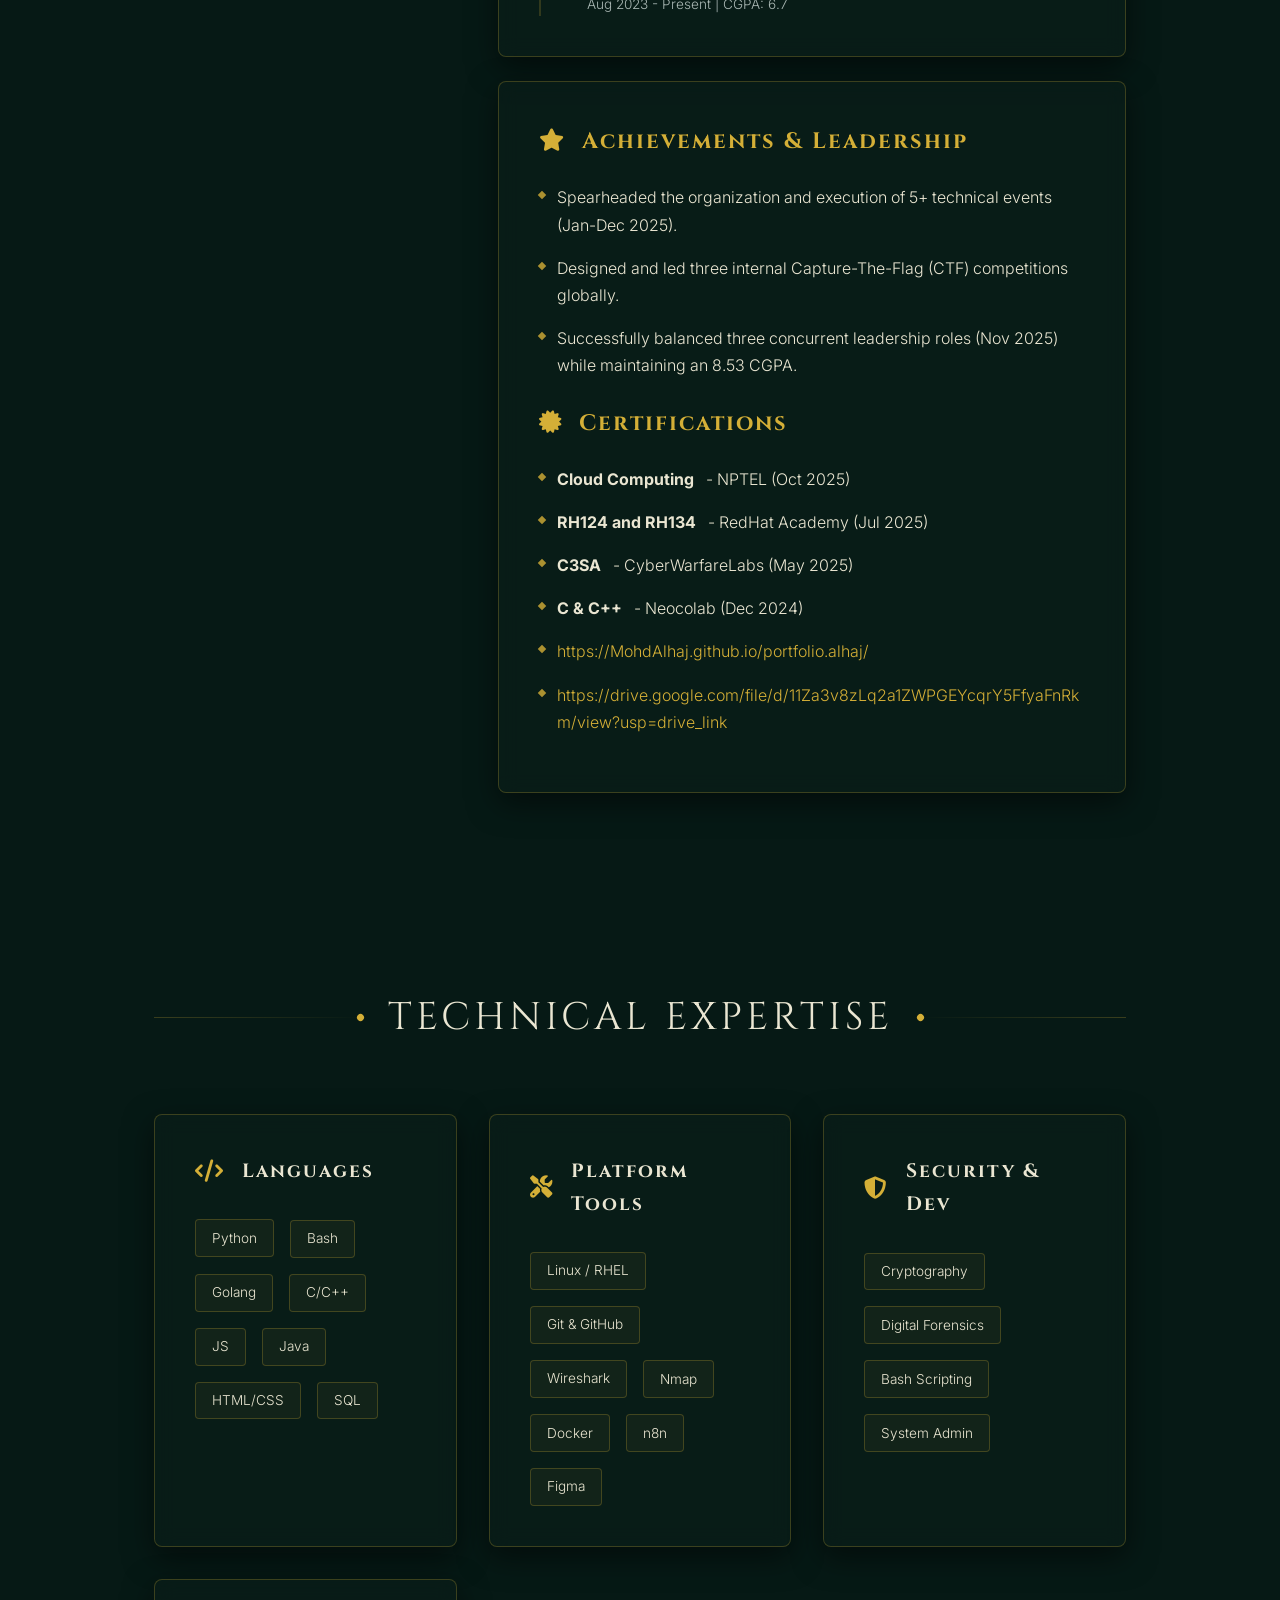
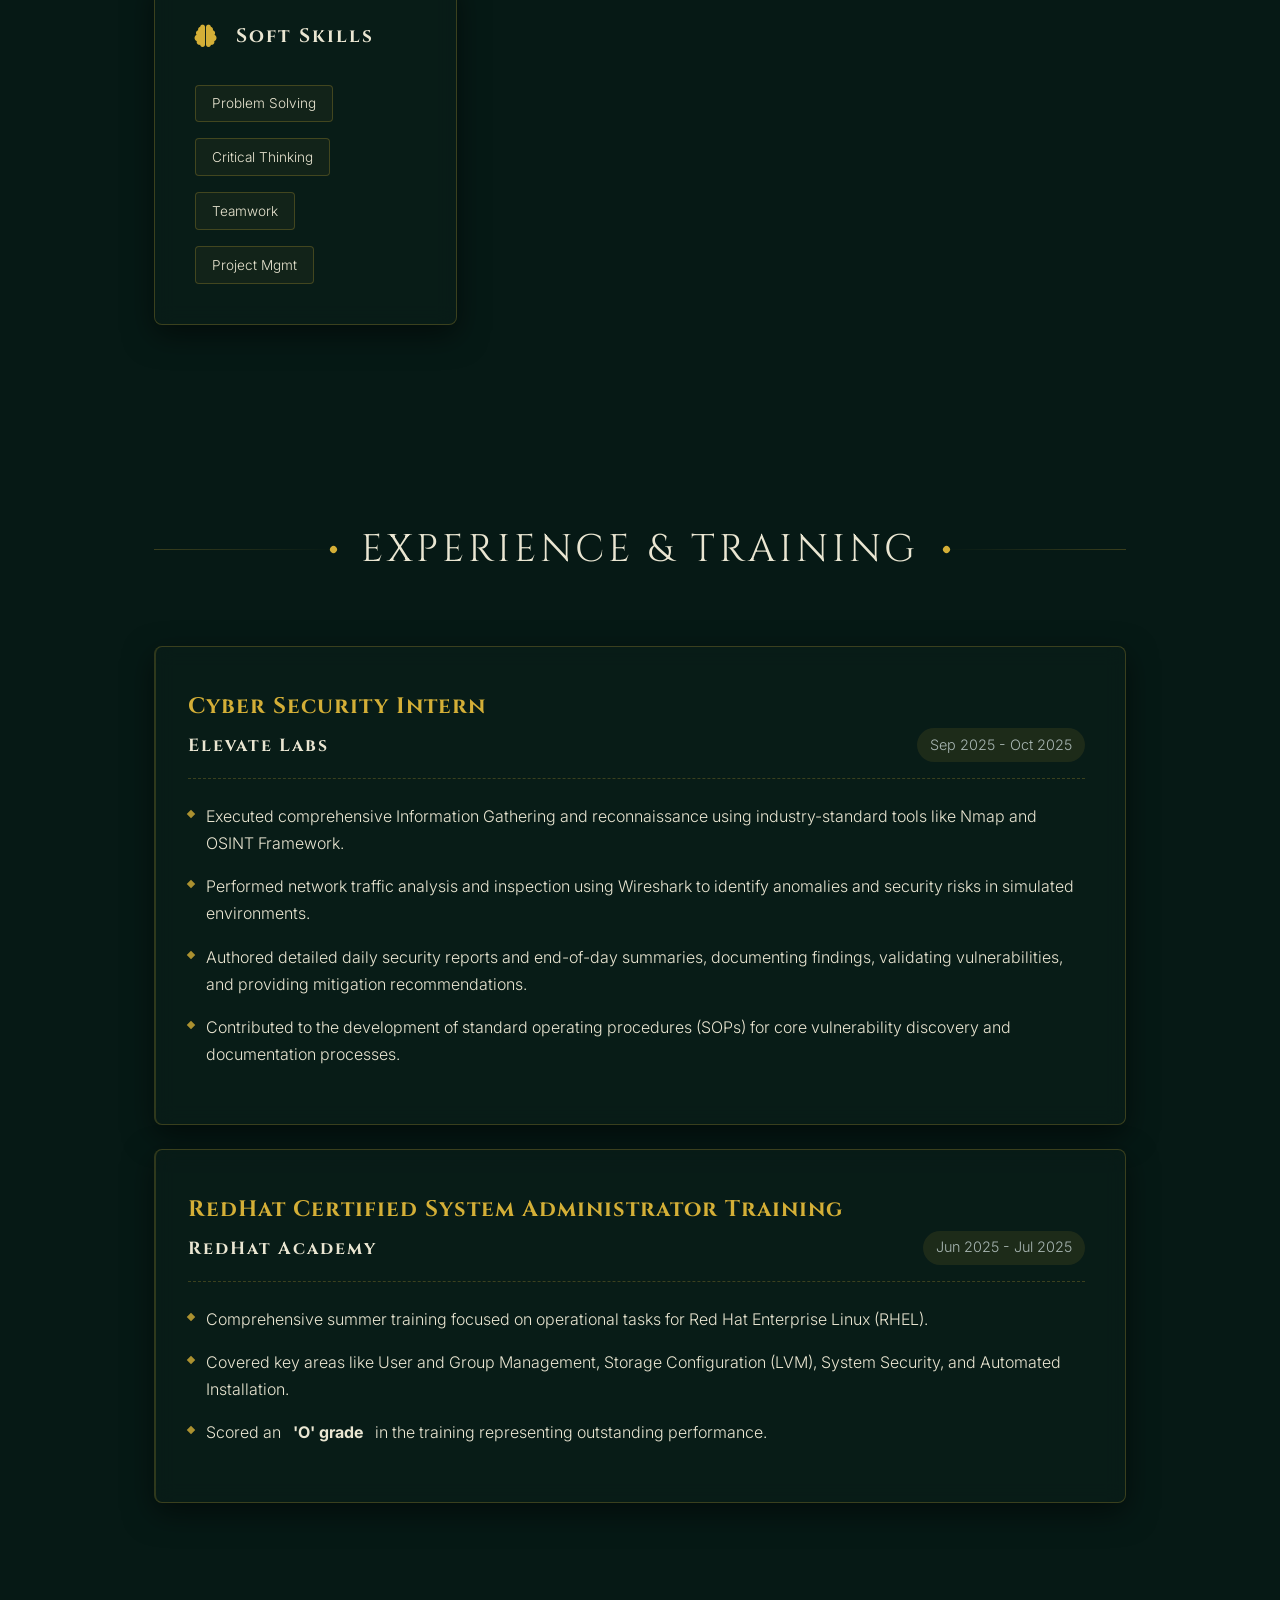
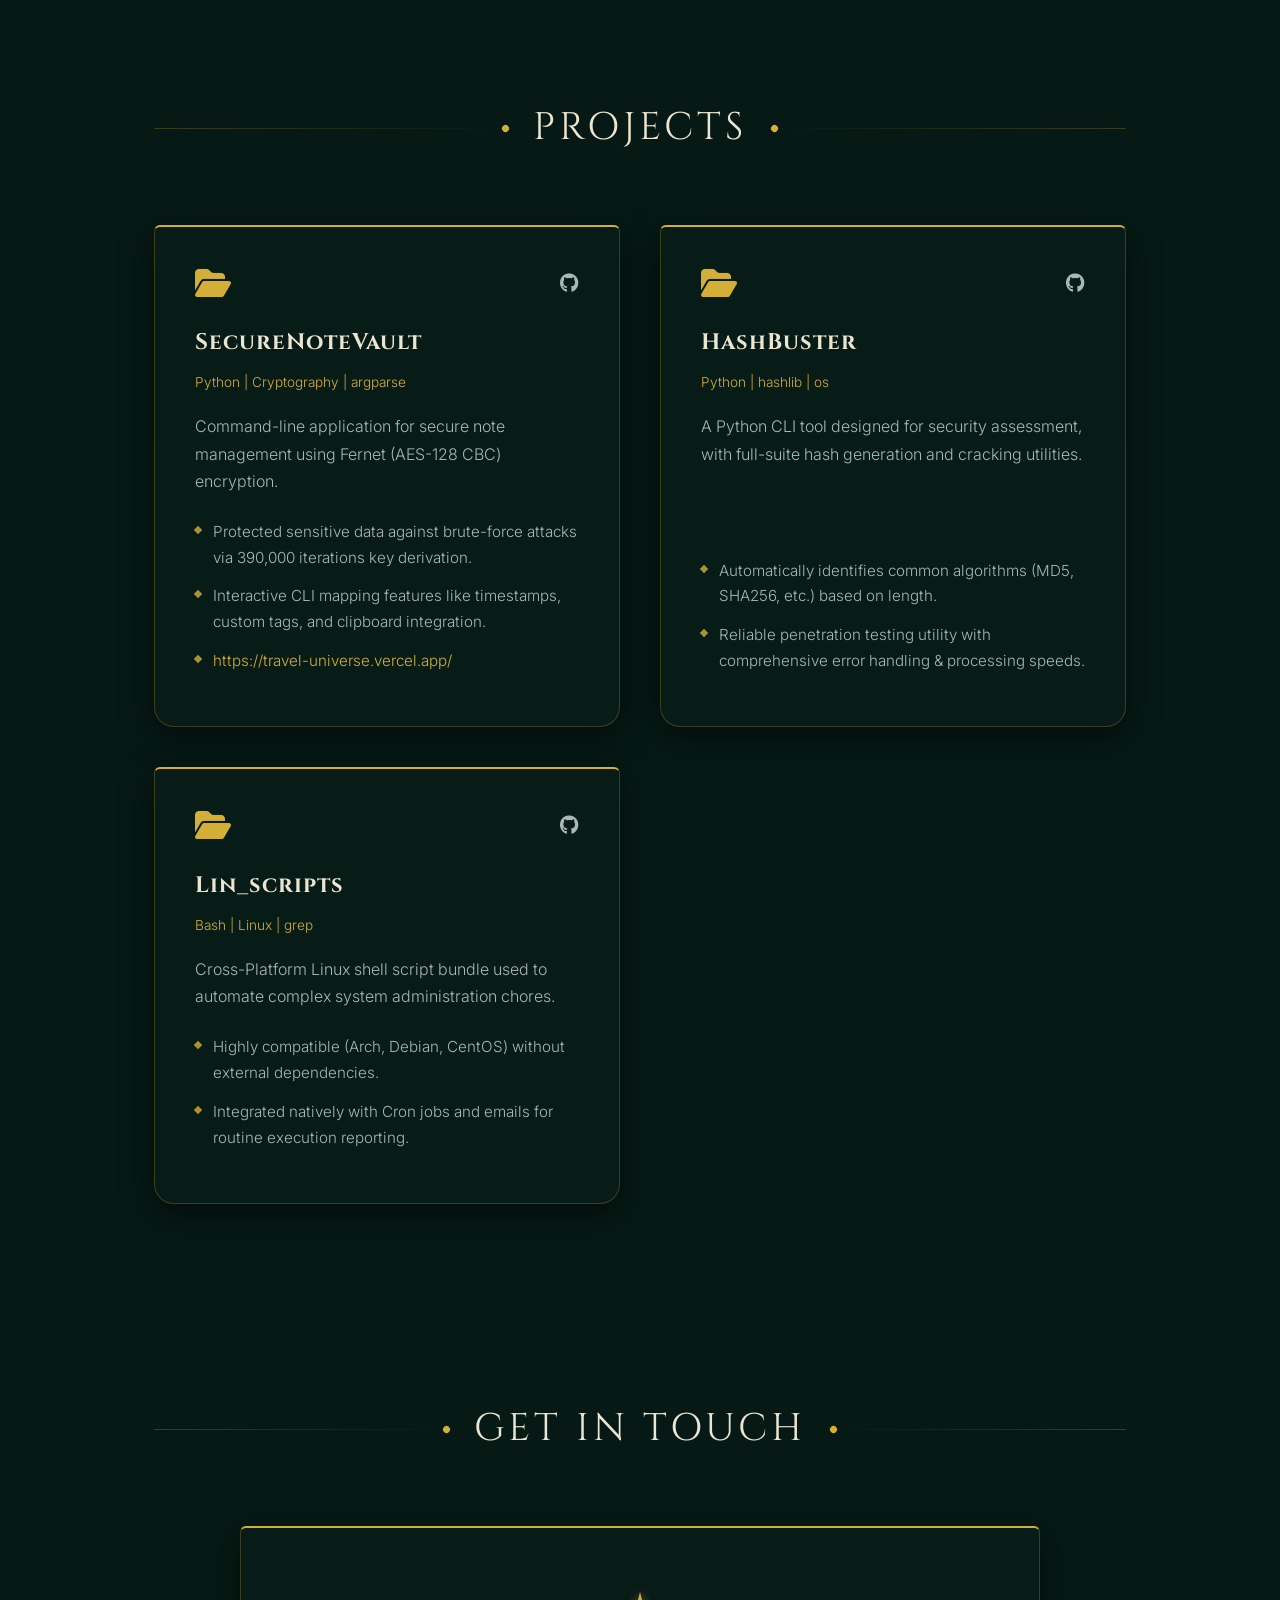
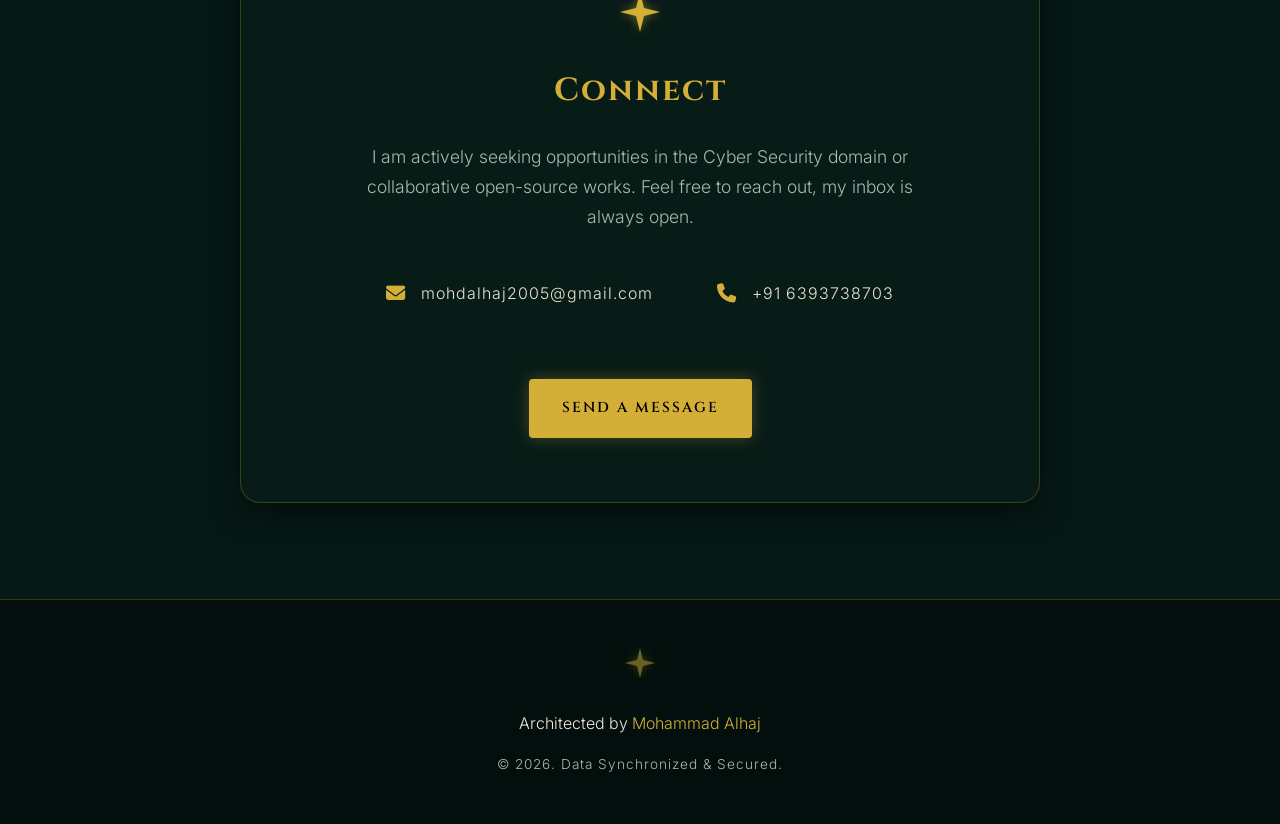
==== commit 429b1756: "fix(deploy): sync index.html to serve latest updates on github pages" ====
--- a/index.html
+++ b/index.html
@@ -46,7 +46,7 @@
                     <p class="subtitle elegant-text desc">Navigating the intricate landscape of information security with dedication, securing networks and building robust systems.</p>
                     
                     <div class="hero-actions">
-                        <a href="ALHAJ_CV.docx" class="elegant-btn primary" download>Download Resume</a>
+                        <a href="ALHAJ_CV_New.docx" class="elegant-btn primary" download>Download Resume</a>
                         <a href="#projects" class="elegant-btn secondary">View Projects</a>
                         <div class="social-icons">
                             <a href="https://github.com/MohdAlhaj" target="_blank" title="GitHub"><i class="fab fa-github"></i></a>
@@ -77,7 +77,7 @@
                         <img src="alhaj_image.jpg" alt="Mohammad Alhaj" class="profile-img">
                     </div>
                     <div class="mt-4 w-100 text-center">
-                        <a href="ALHAJ_CV.docx" class="elegant-inline-link" download><i class="fas fa-download mr-1"></i> Retrieve Full CV</a>
+                        <a href="ALHAJ_CV_New.docx" class="elegant-inline-link" download><i class="fas fa-download mr-1"></i> Retrieve Full CV</a>
                     </div>
                 </div>
 
@@ -114,6 +114,8 @@
                             <li><span></span> <strong>RH124 and RH134</strong> - RedHat Academy (Jul 2025)</li>
                             <li><span></span> <strong>C3SA</strong> - CyberWarfareLabs (May 2025)</li>
                             <li><span></span> <strong>C & C++</strong> - Neocolab (Dec 2024)</li>
+                            <li><span></span> <a href="https://MohdAlhaj.github.io/portfolio.alhaj/" target="_blank" style="color:var(--primary); text-decoration:none; word-break: break-all;">https://MohdAlhaj.github.io/portfolio.alhaj/</a></li>
+                            <li><span></span> <a href="https://drive.google.com/file/d/11Za3v8zLq2a1ZWPGEYcqrY5FfyaFnRkm/view?usp=drive_link" target="_blank" style="color:var(--primary); text-decoration:none; word-break: break-all;">https://drive.google.com/file/d/11Za3v8zLq2a1ZWPGEYcqrY5FfyaFnRkm/view?usp=drive_link</a></li>
                         </ul>
                     </div>
                 </div>
@@ -258,6 +260,7 @@
                         <ul class="elegant-list small">
                             <li><span></span> Protected sensitive data against brute-force attacks via 390,000 iterations key derivation.</li>
                             <li><span></span> Interactive CLI mapping features like timestamps, custom tags, and clipboard integration.</li>
+                            <li><span></span> <a href="https://travel-universe.vercel.app/" target="_blank" style="color:var(--primary); text-decoration:none; word-break: break-all;">https://travel-universe.vercel.app/</a></li>
                         </ul>
                     </div>
                 </div>
